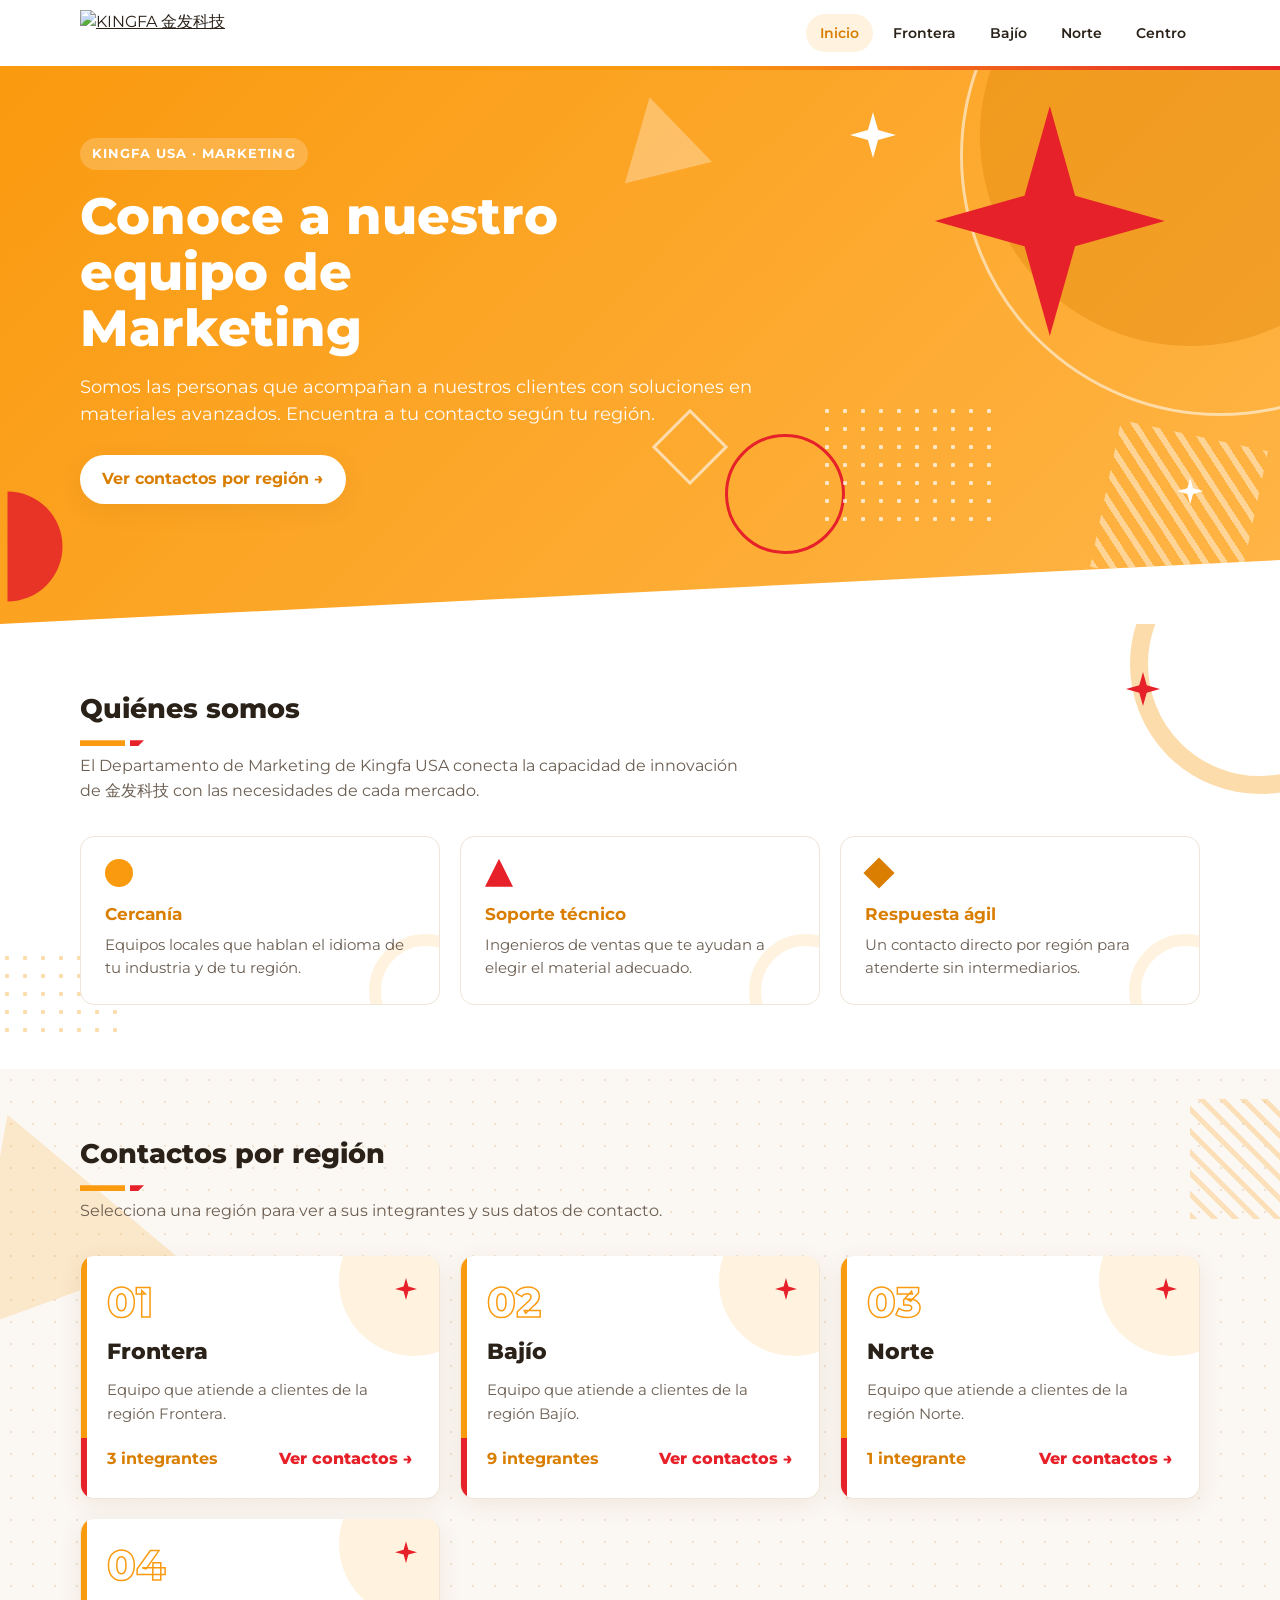
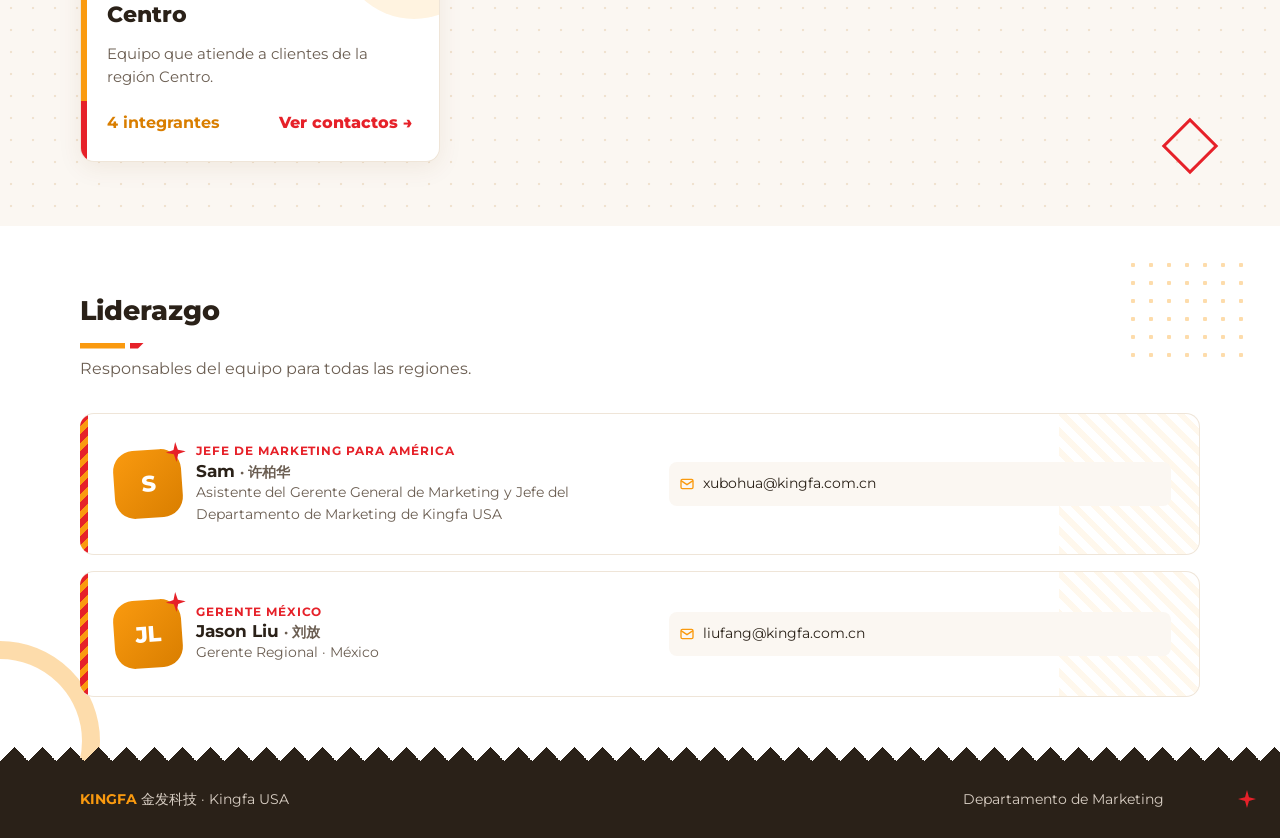
==== index.html @ 035580ca "Add files via upload" ====
<!doctype html>
<html lang="es">
<head>
  <meta charset="utf-8">
  <meta name="viewport" content="width=device-width, initial-scale=1, viewport-fit=cover">
  <meta name="theme-color" content="#FA9A0F">
  <meta name="format-detection" content="telephone=no">
  <title>Equipo de Marketing | KINGFA</title>
  <link rel="icon" href="assets/logo.png">
  <link rel="preconnect" href="https://fonts.googleapis.com">
  <link href="https://fonts.googleapis.com/css2?family=Montserrat:wght@400;600;700;800&display=swap" rel="stylesheet">
  <link rel="stylesheet" href="styles.css">
</head>
<body>
  <header class="encabezado">
    <div class="contenedor">
      <a href="index.html"><img src="assets/logo.png" alt="KINGFA 金发科技"></a>
      <nav id="nav" aria-label="Principal"></nav>
    </div>
  </header>

  <section class="portada">
    <div class="contenedor">
      <span class="etiqueta">Kingfa USA · Marketing</span>
      <h1>Conoce a nuestro equipo de Marketing</h1>
      <p>Somos las personas que acompañan a nuestros clientes con soluciones en materiales avanzados. Encuentra a tu contacto según tu región.</p>
      <a class="boton" href="#regiones">Ver contactos por región →</a>
    </div>
  </section>

  <section class="seccion">
    <div class="contenedor">
      <h2>Quiénes somos</h2>
      <p class="intro">El Departamento de Marketing de Kingfa USA conecta la capacidad de innovación de 金发科技 con las necesidades de cada mercado.</p>
      <div class="valores">
        <div class="valor"><strong>Cercanía</strong><p>Equipos locales que hablan el idioma de tu industria y de tu región.</p></div>
        <div class="valor"><strong>Soporte técnico</strong><p>Ingenieros de ventas que te ayudan a elegir el material adecuado.</p></div>
        <div class="valor"><strong>Respuesta ágil</strong><p>Un contacto directo por región para atenderte sin intermediarios.</p></div>
      </div>
    </div>
  </section>

  <section class="seccion alt" id="regiones">
    <div class="contenedor">
      <h2>Contactos por región</h2>
      <p class="intro">Selecciona una región para ver a sus integrantes y sus datos de contacto.</p>
      <div class="regiones" id="lista-regiones"></div>
    </div>
  </section>

  <section class="seccion">
    <div class="contenedor">
      <h2>Liderazgo</h2>
      <p class="intro">Responsables del equipo para todas las regiones.</p>
      <div class="liderazgo" id="direccion"></div>
    </div>
  </section>

  <footer class="pie">
    <div class="contenedor">
      <span><strong>KINGFA</strong> 金发科技 · Kingfa USA</span>
      <span>Departamento de Marketing</span>
    </div>
  </footer>

  <script src="data.js"></script>
  <script src="app.js"></script>
  <script>
    navHTML("inicio");

    document.getElementById("lista-regiones").innerHTML = REGIONES.map((r, i) => {
      const total = r.integrantes.length;
      return `
        <a class="region" href="region.html?id=${r.id}">
          <span class="esquina" aria-hidden="true"></span>
          <span class="num">${String(i + 1).padStart(2, "0")}</span>
          <h3>${escapar(r.nombre)}</h3>
          <p>${escapar(r.descripcion)}</p>
          <div class="meta">
            <span class="conteo">${total} ${total === 1 ? "integrante" : "integrantes"}</span>
            <span class="flecha">Ver contactos →</span>
          </div>
        </a>`;
    }).join("");

    document.getElementById("direccion").innerHTML =
      LIDERAZGO.map((p) => personaHTML(p, { destacado: true, rol: p.rol })).join("");
  </script>
</body>
</html>
---- styles.css ----
:root {
  --naranja: #FA9A0F;
  --naranja-oscuro: #D97E00;
  --naranja-suave: #FFF3E0;
  --rojo: #E62129;
  --texto: #2A2118;
  --texto-suave: #6B5E52;
  --fondo: #FFFFFF;
  --fondo-alt: #FBF7F2;
  --borde: #EFE5D8;
  --sombra: 0 6px 24px rgba(120, 70, 0, 0.08);
  --radio: 14px;
}

* { box-sizing: border-box; margin: 0; padding: 0; }

body {
  font-family: "Montserrat", system-ui, -apple-system, "Segoe UI", sans-serif;
  color: var(--texto);
  background: var(--fondo);
  line-height: 1.55;
}

a { color: inherit; }

.contenedor { width: min(1120px, 100% - 32px); margin-inline: auto; }

/* Encabezado */
.encabezado {
  position: sticky; top: 0; z-index: 10;
  background: rgba(255, 255, 255, 0.95);
  backdrop-filter: blur(6px);
  border-bottom: 3px solid var(--naranja);
}
.encabezado .contenedor {
  display: flex; align-items: center; justify-content: space-between;
  gap: 16px; padding-block: 10px;
}
.encabezado img { height: 46px; display: block; }
.encabezado nav { display: flex; gap: 6px; flex-wrap: wrap; }
.encabezado nav a {
  text-decoration: none; font-weight: 600; font-size: 0.9rem;
  padding: 8px 14px; border-radius: 999px;
}
.encabezado nav a:hover, .encabezado nav a[aria-current="page"] {
  background: var(--naranja-suave); color: var(--naranja-oscuro);
}

/* Portada */
.portada {
  background: linear-gradient(135deg, var(--naranja) 0%, #FFB547 100%);
  color: #fff; padding: 72px 0 84px; position: relative; overflow: hidden;
}
.portada::after {
  content: ""; position: absolute; right: -60px; top: -60px;
  width: 280px; height: 280px; background: var(--rojo); opacity: 0.9;
  clip-path: polygon(50% 0, 60% 40%, 100% 50%, 60% 60%, 50% 100%, 40% 60%, 0 50%, 40% 40%);
}
.portada .etiqueta {
  display: inline-block; font-size: 0.8rem; font-weight: 700; letter-spacing: 0.08em;
  text-transform: uppercase; background: rgba(255,255,255,0.2);
  padding: 6px 12px; border-radius: 999px; margin-bottom: 18px;
}
.portada h1 { font-size: clamp(2rem, 5vw, 3.2rem); line-height: 1.1; font-weight: 800; max-width: 16ch; }
.portada p { font-size: 1.1rem; max-width: 56ch; margin-top: 16px; opacity: 0.95; }
.portada .boton { margin-top: 28px; }

.boton {
  display: inline-flex; align-items: center; gap: 8px;
  background: #fff; color: var(--naranja-oscuro); font-weight: 700;
  padding: 12px 22px; border-radius: 999px; text-decoration: none;
  box-shadow: var(--sombra); transition: transform 0.15s;
}
.boton:hover { transform: translateY(-2px); }

/* Secciones */
.seccion { padding: 64px 0; }
.seccion.alt { background: var(--fondo-alt); }
.seccion h2 { font-size: 1.7rem; font-weight: 800; margin-bottom: 8px; }
.seccion h2::after {
  content: ""; display: block; width: 48px; height: 4px; margin-top: 10px;
  background: var(--rojo); border-radius: 2px;
}
.seccion .intro { color: var(--texto-suave); max-width: 60ch; margin-bottom: 32px; }

/* Valores */
.valores { display: grid; grid-template-columns: repeat(auto-fit, minmax(220px, 1fr)); gap: 20px; }
.valor { padding: 24px; border-radius: var(--radio); background: #fff; border: 1px solid var(--borde); }
.valor strong { display: block; color: var(--naranja-oscuro); font-size: 1.05rem; margin-bottom: 6px; }
.valor p { color: var(--texto-suave); font-size: 0.95rem; }

/* Tarjetas de región */
.regiones { display: grid; grid-template-columns: repeat(auto-fit, minmax(280px, 1fr)); gap: 20px; }
.region {
  display: flex; flex-direction: column; gap: 10px; text-decoration: none;
  background: #fff; border: 1px solid var(--borde); border-top: 5px solid var(--naranja);
  border-radius: var(--radio); padding: 26px; box-shadow: var(--sombra);
  transition: transform 0.15s, border-color 0.15s;
}
.region:hover { transform: translateY(-4px); border-top-color: var(--rojo); }
.region h3 { font-size: 1.4rem; font-weight: 800; }
.region p { color: var(--texto-suave); font-size: 0.95rem; }
.region .meta { display: flex; justify-content: space-between; align-items: center; margin-top: auto; padding-top: 12px; }
.region .conteo { font-weight: 700; color: var(--naranja-oscuro); }
.region .flecha { font-weight: 800; color: var(--rojo); }

/* Persona */
.persona {
  background: #fff; border: 1px solid var(--borde); border-radius: var(--radio);
  padding: 22px; display: flex; flex-direction: column; gap: 12px;
}
.persona .cabeza { display: flex; gap: 14px; align-items: center; }
.avatar {
  flex: none; width: 52px; height: 52px; border-radius: 50%;
  background: var(--naranja-suave); color: var(--naranja-oscuro);
  display: grid; place-items: center; font-weight: 800; font-size: 1.1rem;
}
.persona h3 { font-size: 1.05rem; font-weight: 700; line-height: 1.25; }
.persona .local { color: var(--texto-suave); font-size: 0.9rem; white-space: nowrap; }
.persona .puesto { font-size: 0.88rem; color: var(--texto-suave); }
.contactos { display: flex; flex-direction: column; gap: 6px; margin-top: auto; }
.contactos a {
  display: flex; align-items: center; gap: 8px; font-size: 0.88rem;
  text-decoration: none; color: var(--texto); overflow-wrap: anywhere;
  padding: 7px 10px; border-radius: 8px; background: var(--fondo-alt);
}
.contactos a:hover { background: var(--naranja-suave); color: var(--naranja-oscuro); }
.contactos .vacio { font-size: 0.85rem; color: var(--texto-suave); font-style: italic; }
.ico { width: 16px; height: 16px; flex: none; color: var(--naranja); }

.destacado {
  flex-direction: row; flex-wrap: wrap; align-items: center; gap: 20px 32px;
  border-left: 6px solid var(--rojo); padding: 28px;
}
.destacado .cabeza { flex: 1 1 280px; }
.destacado .avatar { width: 68px; height: 68px; background: var(--naranja); color: #fff; font-size: 1.4rem; }
.destacado .contactos { flex: 1 1 260px; margin-top: 0; }
.rol { font-size: 0.75rem; font-weight: 700; text-transform: uppercase; letter-spacing: 0.08em; color: var(--rojo); }

.cuadricula { display: grid; grid-template-columns: repeat(auto-fill, minmax(250px, 1fr)); gap: 18px; }

.buscador {
  width: 100%; max-width: 420px; padding: 12px 16px; margin-bottom: 24px;
  border: 2px solid var(--borde); border-radius: 999px; font: inherit; background: #fff;
}
.buscador:focus { outline: none; border-color: var(--naranja); }
.sin-resultados { color: var(--texto-suave); display: none; }

.migas { font-size: 0.9rem; margin-bottom: 12px; opacity: 0.9; }
.migas a { color: #fff; }

/* Pie */
.pie { background: var(--texto); color: #d9cfc4; padding: 28px 0; font-size: 0.85rem; }
.pie .contenedor { display: flex; justify-content: space-between; flex-wrap: wrap; gap: 8px; }
.pie strong { color: var(--naranja); }

@media (max-width: 600px) {
  .encabezado img { height: 36px; }
  .portada { padding: 52px 0 60px; }
  .portada::after { width: 160px; height: 160px; right: -40px; top: -40px; }
  .seccion { padding: 48px 0; }
}

.liderazgo { display: grid; gap: 16px; }

/* =========================================================
   DECORACIÓN GEOMÉTRICA
   ========================================================= */
:root { --estrella: polygon(50% 0, 61% 39%, 100% 50%, 61% 61%, 50% 100%, 39% 61%, 0 50%, 39% 39%); }

/* Encabezado: línea naranja + rojo */
.encabezado { border-bottom: 0; }
.encabezado::after {
  content: ""; position: absolute; left: 0; right: 0; bottom: -4px; height: 4px;
  background: linear-gradient(90deg, var(--naranja) 0 72%, var(--rojo) 72% 80%, var(--naranja-oscuro) 80%);
}

/* Portada con corte diagonal */
.portada {
  padding-bottom: 120px;
  clip-path: polygon(0 0, 100% 0, 100% calc(100% - 64px), 0 100%);
}
.portada::after { display: none; }
.portada .contenedor { position: relative; z-index: 1; }

.formas { position: absolute; inset: 0; pointer-events: none; overflow: hidden; }
.formas span { position: absolute; display: block; }

.f-estrella { background: var(--rojo); clip-path: var(--estrella); }
.f-estrella.blanca { background: #fff; }
.f-anillo { border-radius: 50%; border: 3px solid rgba(255,255,255,0.55); }
.f-anillo.rojo { border-color: var(--rojo); }
.f-anillo.naranja { border-color: var(--naranja); }
.f-disco { border-radius: 50%; background: var(--naranja-oscuro); }
.f-medio { border-radius: 999px 999px 0 0; background: var(--rojo); }
.f-puntos { background: radial-gradient(rgba(255,255,255,0.7) 2px, transparent 2.5px) 0 0 / 18px 18px; }
.f-puntos.naranja { background-image: radial-gradient(var(--naranja) 2px, transparent 2.5px); opacity: 0.35; }
.f-rayas { background: repeating-linear-gradient(45deg, rgba(255,255,255,0.45) 0 6px, transparent 6px 16px); }
.f-rayas.naranja { background: repeating-linear-gradient(45deg, var(--naranja) 0 5px, transparent 5px 15px); opacity: 0.25; }
.f-triangulo { background: rgba(255,255,255,0.3); clip-path: polygon(50% 0, 100% 100%, 0 100%); }
.f-triangulo.rojo { background: var(--rojo); }
.f-triangulo.naranja { background: var(--naranja); opacity: 0.18; }
.f-cuadro { border: 3px solid var(--rojo); transform: rotate(45deg); }
.f-cuadro.blanco { border-color: rgba(255,255,255,0.6); }

/* Composición de la portada */
.portada .f-disco      { width: 420px; height: 420px; right: -120px; top: -140px; opacity: 0.35; }
.portada .f-anillo.a1  { width: 520px; height: 520px; right: -200px; top: -170px; }
.portada .f-anillo.a2  { width: 120px; height: 120px; right: 34%; bottom: 70px; }
.portada .f-estrella.e1 { width: 230px; height: 230px; right: 9%; top: 40px; animation: girar 24s linear infinite; }
.portada .f-estrella.e2 { width: 46px; height: 46px; right: 30%; top: 46px; animation: flotar 6s ease-in-out infinite; }
.portada .f-estrella.e3 { width: 26px; height: 26px; right: 6%; bottom: 120px; animation: flotar 7s ease-in-out infinite reverse; }
.portada .f-puntos     { width: 180px; height: 126px; right: 22%; bottom: 96px; }
.portada .f-rayas      { width: 150px; height: 150px; right: 2%; bottom: 40px; transform: rotate(12deg); }
.portada .f-triangulo  { width: 90px; height: 78px; left: 48%; top: 30px; transform: rotate(-14deg); }
.portada .f-medio      { width: 110px; height: 55px; left: -20px; bottom: 50px; transform: rotate(90deg); opacity: 0.85; }
.portada .f-cuadro     { width: 54px; height: 54px; right: 44%; bottom: 150px; }

/* Secciones */
.seccion { position: relative; overflow: hidden; }
.seccion > .contenedor { position: relative; z-index: 1; }
.seccion.alt {
  background-color: var(--fondo-alt);
  background-image: radial-gradient(#F0E2CF 1.2px, transparent 1.6px);
  background-size: 22px 22px;
}
.seccion .f-anillo.naranja { opacity: 0.35; border-width: 18px; }
.deco-1 .f-anillo  { width: 260px; height: 260px; right: -110px; top: -90px; }
.deco-1 .f-estrella { width: 34px; height: 34px; right: 120px; top: 48px; }
.deco-1 .f-puntos  { width: 144px; height: 90px; left: -20px; bottom: 30px; }
.deco-2 .f-triangulo { width: 220px; height: 190px; left: -70px; top: 40px; transform: rotate(-20deg); }
.deco-2 .f-cuadro  { width: 40px; height: 40px; right: 70px; bottom: 60px; }
.deco-2 .f-rayas   { width: 120px; height: 120px; right: -30px; top: 30px; }
.deco-3 .f-anillo  { width: 200px; height: 200px; left: -100px; bottom: -80px; }
.deco-3 .f-estrella { width: 24px; height: 24px; left: 60px; top: 60px; }
.deco-3 .f-puntos  { width: 126px; height: 108px; right: 30px; top: 30px; }

/* Títulos: barra bicolor + rombo */
.seccion h2::after {
  width: 64px; height: 6px; border-radius: 0;
  background: linear-gradient(90deg, var(--naranja) 0 70%, transparent 70% 78%, var(--rojo) 78%);
  clip-path: polygon(0 0, 100% 0, calc(100% - 6px) 100%, 0 100%);
}

/* Tarjetas de valores con figura */
.valor { position: relative; overflow: hidden; padding-top: 64px; transition: transform .2s, box-shadow .2s; }
.valor:hover { transform: translateY(-4px); box-shadow: var(--sombra); }
.valor::before { content: ""; position: absolute; left: 24px; top: 22px; width: 28px; height: 28px; }
.valor:nth-child(1)::before { border-radius: 50%; background: var(--naranja); }
.valor:nth-child(2)::before { background: var(--rojo); clip-path: polygon(50% 0, 100% 100%, 0 100%); }
.valor:nth-child(3)::before { background: var(--naranja-oscuro); transform: rotate(45deg); width: 22px; height: 22px; left: 27px; top: 25px; }
.valor::after {
  content: ""; position: absolute; right: -30px; bottom: -30px; width: 90px; height: 90px;
  border-radius: 50%; border: 12px solid var(--naranja-suave);
}

/* Tarjetas de región */
.region { position: relative; overflow: hidden; border-top: 0; isolation: isolate; }
.region::before {
  content: ""; position: absolute; z-index: -1; right: -50px; top: -50px;
  width: 150px; height: 150px; border-radius: 50%; background: var(--naranja-suave);
  transition: transform .35s ease, background .35s ease;
}
.region::after {
  content: ""; position: absolute; left: 0; top: 0; bottom: 0; width: 6px;
  background: linear-gradient(var(--naranja) 0 75%, var(--rojo) 75%);
}
.region:hover::before { transform: scale(1.6); background: #FFE2B8; }
.region .num {
  font-size: 2.6rem; font-weight: 800; line-height: 1;
  color: transparent; -webkit-text-stroke: 1.5px var(--naranja);
}
.region .esquina {
  position: absolute; right: 22px; top: 22px; width: 22px; height: 22px;
  background: var(--rojo); clip-path: var(--estrella); transition: transform .4s;
}
.region:hover .esquina { transform: rotate(90deg) scale(1.2); }

/* Personas */
.persona { position: relative; overflow: hidden; transition: transform .2s, box-shadow .2s, border-color .2s; }
.persona:hover { transform: translateY(-3px); box-shadow: var(--sombra); border-color: #F6D3A3; }
.persona::after {
  content: ""; position: absolute; right: 0; top: 0; width: 34px; height: 34px;
  background: var(--naranja-suave); clip-path: polygon(0 0, 100% 0, 100% 100%);
  transition: background .2s;
}
.persona:hover::after { background: var(--naranja); }
.avatar { border-radius: 30%; transform: rotate(-4deg); }
.avatar { position: relative; }
.destacado { border-left: 0; padding-left: 34px; }
.destacado::before {
  content: ""; position: absolute; left: 0; top: 0; bottom: 0; width: 8px;
  background: repeating-linear-gradient(-45deg, var(--rojo) 0 6px, var(--naranja) 6px 12px);
}
.destacado::after {
  width: 140px; height: 100%; clip-path: none; opacity: 0.6;
  background: repeating-linear-gradient(45deg, var(--naranja-suave) 0 6px, transparent 6px 14px);
}
.destacado:hover::after { background: repeating-linear-gradient(45deg, #FFE2B8 0 6px, transparent 6px 14px); }
.destacado .avatar { background: linear-gradient(135deg, var(--naranja), var(--naranja-oscuro)); }
.destacado .avatar::after {
  content: ""; position: absolute; right: -6px; top: -6px; width: 20px; height: 20px;
  background: var(--rojo); clip-path: var(--estrella);
}

/* Pie con dientes triangulares */
.pie { position: relative; overflow: visible; }
.pie::before {
  content: ""; position: absolute; left: 0; right: 0; top: -14px; height: 14px;
  background: conic-gradient(from 135deg at 50% 0, var(--texto) 90deg, transparent 0) 0 0 / 28px 14px;
}
.pie::after {
  content: ""; position: absolute; right: 24px; top: 50%; translate: 0 -50%;
  width: 18px; height: 18px; background: var(--rojo); clip-path: var(--estrella);
}
.pie .contenedor { padding-right: 36px; }

/* Animaciones */
@keyframes girar { to { transform: rotate(360deg); } }
@keyframes flotar { 50% { transform: translateY(-12px) rotate(20deg); } }
@media (prefers-reduced-motion: reduce) {
  .formas span { animation: none !important; }
}

@media (max-width: 760px) {
  .portada { clip-path: polygon(0 0, 100% 0, 100% calc(100% - 32px), 0 100%); padding-bottom: 88px; }
  .portada .f-estrella.e1 { width: 120px; height: 120px; right: -20px; top: 16px; opacity: .9; }
  .portada .f-disco { width: 240px; height: 240px; right: -110px; top: -90px; }
  .portada .f-anillo.a1 { width: 300px; height: 300px; right: -150px; top: -120px; }
  .portada .f-triangulo, .portada .f-cuadro, .portada .f-anillo.a2, .portada .f-estrella.e2 { display: none; }
  .portada .f-puntos { right: 4%; bottom: 40px; width: 108px; height: 72px; }
  .portada .f-rayas { width: 90px; height: 90px; right: -20px; bottom: 20px; }
}

/* Ajustes: que las figuras no tapen texto */
.valor > * { position: relative; z-index: 1; }
.valor::after { right: -44px; bottom: -44px; z-index: 0; }
.deco-3 .f-estrella { left: auto; right: 90px; top: auto; bottom: 70px; }
.encabezado::after { background: linear-gradient(90deg, var(--naranja) 0%, var(--naranja) 55%, var(--rojo) 100%); }
@media (max-width: 760px) {
  .portada .f-medio { display: none; }
  .seccion .f-estrella, .seccion .f-cuadro { display: none; }
  .seccion .f-anillo.naranja { opacity: 0.2; }
}

/* =========================================================
   CONTACTOS Y TELÉFONOS MÓVILES
   ========================================================= */
html { -webkit-text-size-adjust: 100%; }
body { overflow-x: hidden; }
img, svg { max-width: 100%; }

.contactos a { min-height: 44px; }  /* área táctil cómoda */
.contactos a.whatsapp { background: #E9F9EF; color: #128C4B; font-weight: 600; }
.contactos a.whatsapp:hover { background: #25D366; color: #fff; }
.contactos a.whatsapp:hover .ico { color: #fff; }
.ico.wa { color: #25D366; }
.buscador { font-size: 16px; }      /* evita el zoom automático en iPhone */

@media (hover: none) {
  .region:hover, .persona:hover, .valor:hover, .boton:hover { transform: none; }
}

@media (max-width: 760px) {
  .encabezado .contenedor { flex-wrap: wrap; gap: 6px; padding-block: 8px 6px; }
  .encabezado nav {
    width: 100%; flex-wrap: nowrap; overflow-x: auto; gap: 4px;
    scrollbar-width: none; -webkit-overflow-scrolling: touch; padding-bottom: 2px;
  }
  .encabezado nav::-webkit-scrollbar { display: none; }
  .encabezado nav a { flex: none; padding: 10px 14px; }

  .portada p { font-size: 1rem; }
  .boton { width: 100%; justify-content: center; }
  .seccion h2 { font-size: 1.45rem; }

  .destacado { padding: 22px 18px 22px 26px; gap: 16px; }
  .destacado .cabeza, .destacado .contactos { flex-basis: 100%; }
  .destacado .avatar { width: 56px; height: 56px; font-size: 1.15rem; }
  .destacado::after { width: 70px; }

  .cuadricula, .regiones, .valores { grid-template-columns: 1fr; }
  .buscador { max-width: none; }
  .pie .contenedor { flex-direction: column; }
}

@media (max-width: 380px) {
  .contenedor { width: calc(100% - 24px); }
  .portada { padding-top: 40px; }
  .portada h1 { font-size: 1.75rem; }
  .portada .etiqueta { font-size: 0.7rem; }
  .persona { padding: 18px; }
  .contactos a { font-size: 0.84rem; }
}

/* El texto siempre por encima de las figuras de la tarjeta */
.persona > * { position: relative; z-index: 1; }
@media (max-width: 760px) {
  .portada .f-estrella.e3 { display: none; }
  .portada .f-estrella.e1 { top: 8px; right: -34px; width: 104px; height: 104px; }
  .portada h1, .portada p { max-width: calc(100% - 40px); }
}
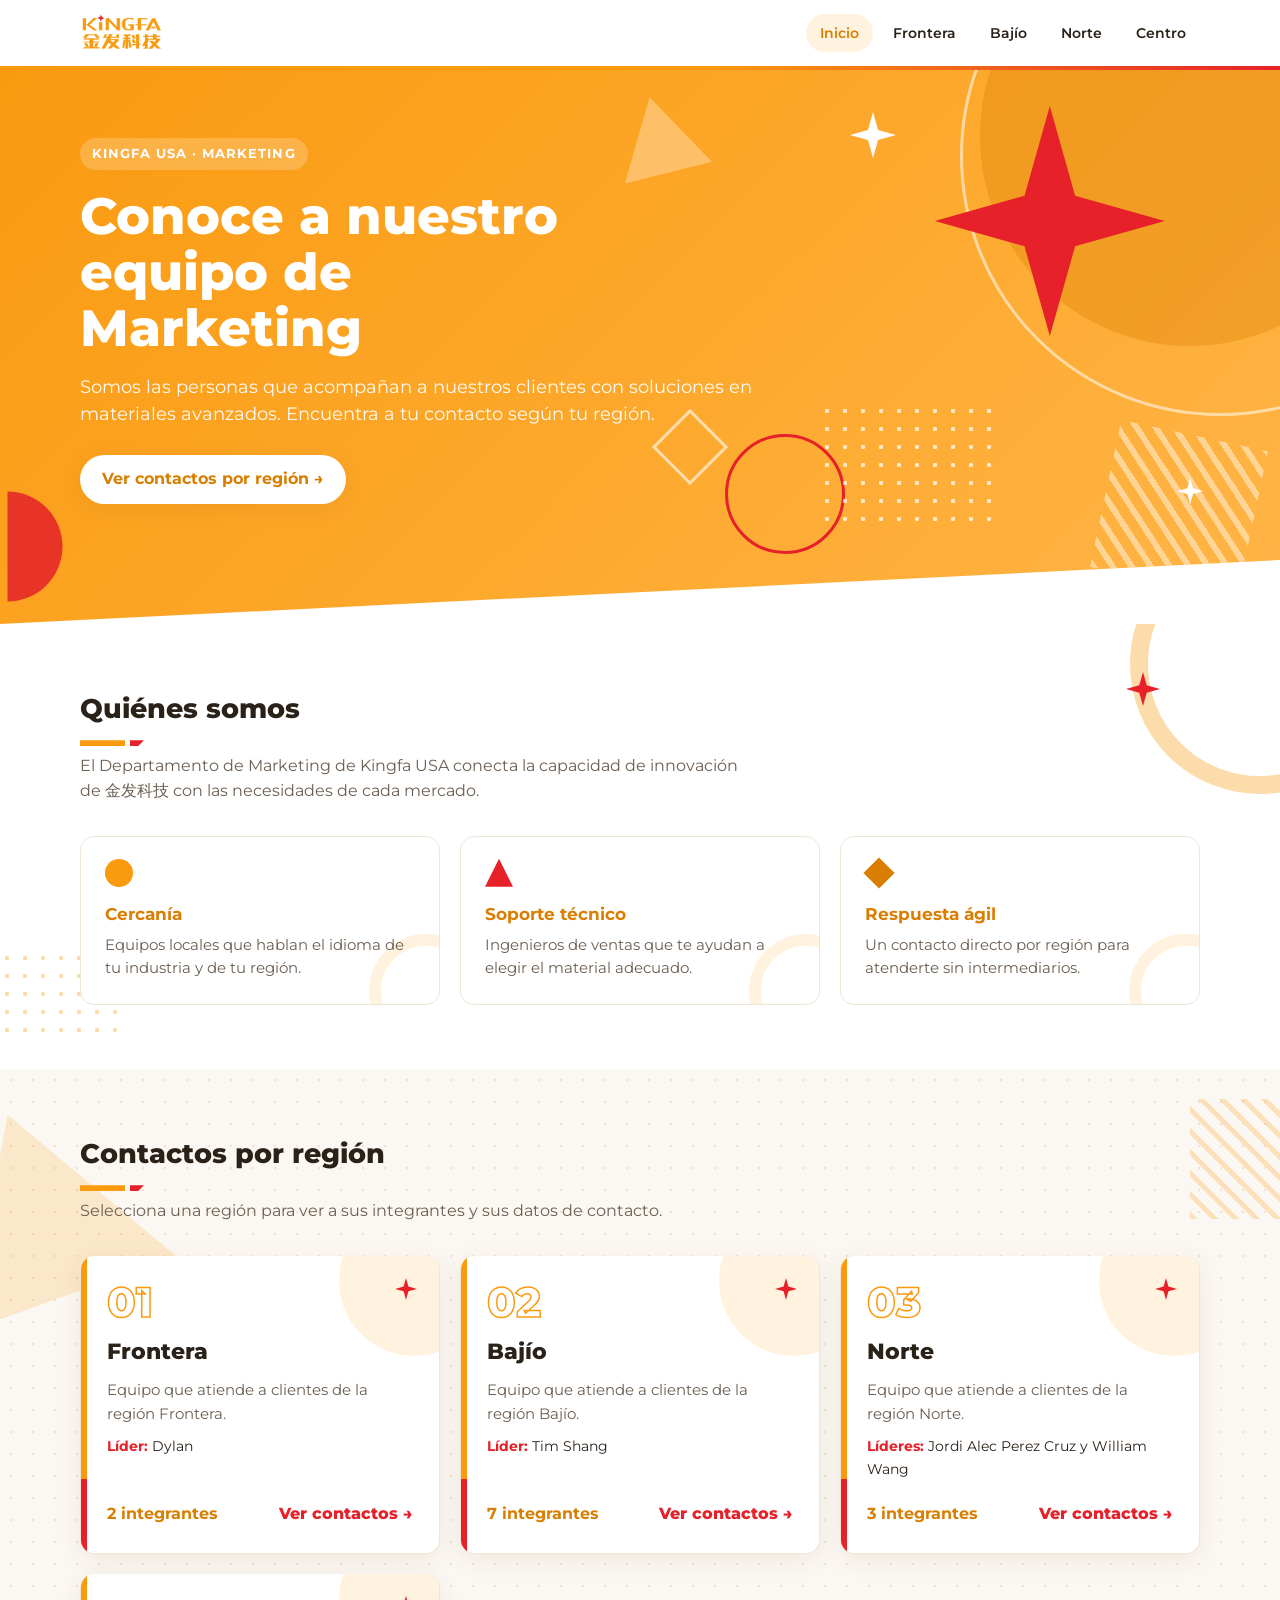
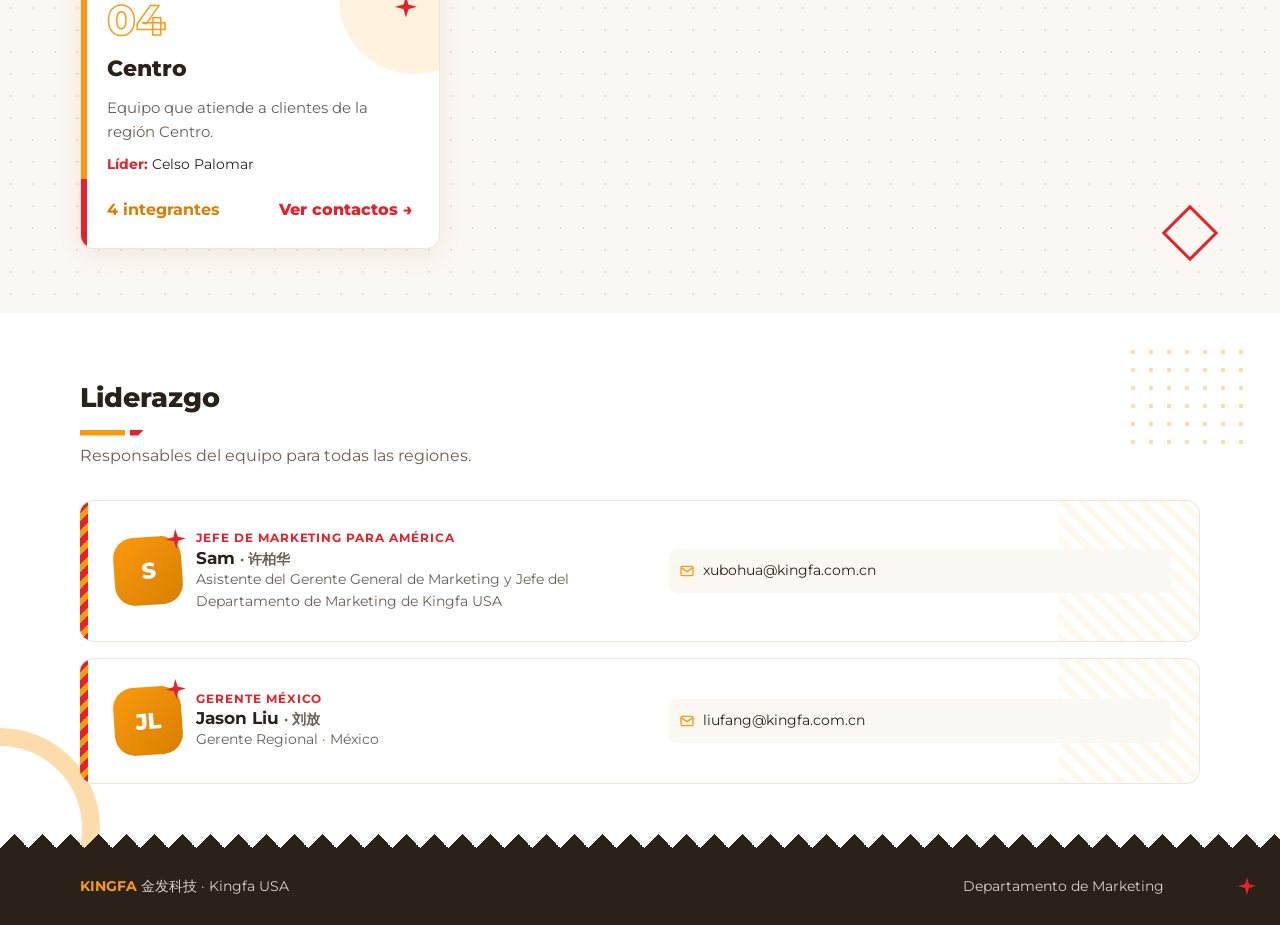
==== commit 7cddb670: "Actualiza equipo: Jordi y William a Norte, quita a Kevin y agrega líderes de equipo por región - Jor" ====
--- a/index.html
+++ b/index.html
@@ -69,13 +69,15 @@
     navHTML("inicio");
 
     document.getElementById("lista-regiones").innerHTML = REGIONES.map((r, i) => {
-      const total = r.integrantes.length;
+      const lideres = r.lideres || [];
+      const total = r.integrantes.length + lideres.length;
       return `
         <a class="region" href="region.html?id=${r.id}">
           <span class="esquina" aria-hidden="true"></span>
           <span class="num">${String(i + 1).padStart(2, "0")}</span>
           <h3>${escapar(r.nombre)}</h3>
           <p>${escapar(r.descripcion)}</p>
+          ${lideres.length ? `<p class="lider-region"><b>${lideres.length === 1 ? "Líder" : "Líderes"}:</b> ${lideres.map((l) => escapar(l.nombre)).join(" y ")}</p>` : ""}
           <div class="meta">
             <span class="conteo">${total} ${total === 1 ? "integrante" : "integrantes"}</span>
             <span class="flecha">Ver contactos →</span>
--- a/styles.css
+++ b/styles.css
@@ -400,3 +400,15 @@
   .portada .f-estrella.e1 { top: 8px; right: -34px; width: 104px; height: 104px; }
   .portada h1, .portada p { max-width: calc(100% - 40px); }
 }
+
+/* Líderes de equipo por región */
+.seccion-lideres { background: linear-gradient(180deg, var(--naranja-suave), #fff 85%); }
+.persona.lider { border: 2px solid var(--naranja); }
+.persona.lider::after { background: var(--naranja); }
+.persona.lider .avatar { background: var(--naranja); color: #fff; }
+.persona.lider .avatar::after {
+  content: ""; position: absolute; right: -5px; top: -5px; width: 16px; height: 16px;
+  background: var(--rojo); clip-path: var(--estrella);
+}
+.region .lider-region { color: var(--texto); font-size: 0.9rem; }
+.region .lider-region b { color: var(--rojo); }
